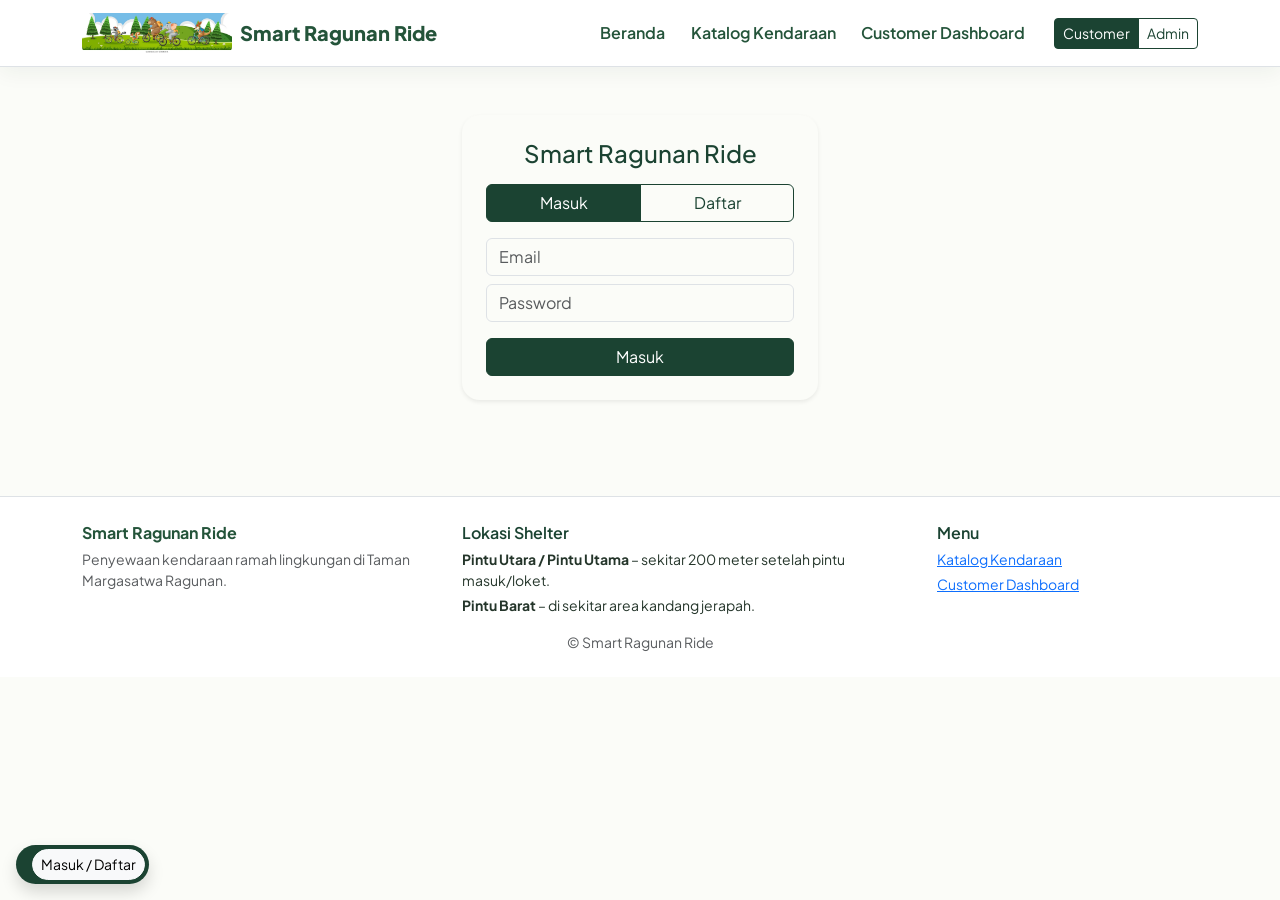
==== admin.html @ 59504abb "Upload website pertama" ====
<!DOCTYPE html>
<html lang="id">
<head>
  <meta charset="UTF-8">
  <meta name="viewport" content="width=device-width, initial-scale=1">
  <meta name="description" content="Smart Ragunan Ride: penyewaan kendaraan ramah lingkungan di Taman Margasatwa Ragunan.">
  <title>Dashboard Admin | Smart Ragunan Ride</title>
  <link rel="preconnect" href="https://fonts.googleapis.com">
  <link href="https://fonts.googleapis.com/css2?family=Plus+Jakarta+Sans:wght@400;600;700;800&display=swap" rel="stylesheet">
  <link href="https://cdn.jsdelivr.net/npm/bootstrap@5.3.3/dist/css/bootstrap.min.css" rel="stylesheet">
  <link href="https://cdn.jsdelivr.net/npm/bootstrap-icons@1.11.3/font/bootstrap-icons.min.css" rel="stylesheet">
  <link rel="stylesheet" href="assets/css/style.css">
</head>
<body>
<header>
  <nav class="navbar navbar-expand-lg bg-white sticky-top border-bottom">
    <div class="container">
      <a class="navbar-brand d-flex align-items-center gap-2" href="index.html">
        <img src="assets/img/logo.jpg" alt="Logo" height="40" class="rounded" onerror="this.remove()">
        <span class="brand">Smart Ragunan Ride <small class='text-muted fw-normal'>Admin</small></span>
      </a>
      <button class="navbar-toggler" type="button" data-bs-toggle="collapse" data-bs-target="#mainNav" aria-controls="mainNav" aria-expanded="false" aria-label="Buka navigasi">
        <span class="navbar-toggler-icon"></span>
      </button>
      <div class="collapse navbar-collapse" id="mainNav">
        <ul class="navbar-nav ms-auto align-items-lg-center">
          <li class="nav-item"><a class="nav-link active" href="admin.html">Dashboard Admin</a></li>
          <li class="nav-item"><a class="nav-link" href="iot.html">Monitoring IoT</a></li>
          <li class="nav-item"><a class="nav-link" href="index.html">Lihat Website</a></li>
          <li class="nav-item ms-lg-3">
            <div class="btn-group btn-group-sm" role="group" aria-label="Pilih peran">
              <button type="button" data-role="customer" class="btn btn-outline-primary">Customer</button>
              <button type="button" data-role="admin" class="btn btn-outline-primary">Admin</button>
            </div>
          </li>
        </ul>
      </div>
    </div>
  </nav>
</header>
<main class="container py-4">
  <h1 class="h3 text-primary mb-3">Dashboard Admin</h1>

  <!-- Fitur 10: statistik -->
  <div class="row g-3 mb-4"><div class="col-6 col-md-3"><div class="card border-0 shadow-sm"><div class="card-body"><small class="text-muted">Total Booking</small><p id="sTotal" class="h4 text-primary mb-0"></p></div></div></div><div class="col-6 col-md-3"><div class="card border-0 shadow-sm"><div class="card-body"><small class="text-muted">Sewa Berjalan</small><p id="sRunning" class="h4 text-primary mb-0"></p></div></div></div><div class="col-6 col-md-3"><div class="card border-0 shadow-sm"><div class="card-body"><small class="text-muted">Menunggu Pengambilan</small><p id="sWaiting" class="h4 text-primary mb-0"></p></div></div></div><div class="col-6 col-md-3"><div class="card border-0 shadow-sm"><div class="card-body"><small class="text-muted">Pendapatan</small><p id="sIncome" class="h4 text-primary mb-0"></p></div></div></div></div>

  <section class="card border-0 shadow-sm mb-4"><div class="card-body">
    <h2 class="h5 text-primary mb-3">Verifikasi Cepat (fitur 12)</h2>
    <div class="input-group">
      <input id="bookingId" class="form-control" placeholder="Kode booking, mis. BK1234567">
      <button id="btnVerify" type="button" class="btn btn-primary">Verifikasi Pengambilan</button>
      <button id="btnReturn" type="button" class="btn btn-success">Konfirmasi Pengembalian</button>
    </div>
  </div></section>
  <section class="card border-0 shadow-sm mb-4"><div class="card-body">
    <h2 class="h5 text-primary mb-3">Semua Booking (fitur 12)</h2>
    <div class="table-responsive"><table class="table align-middle">
      <thead><tr><th>ID</th><th>Nama</th><th>Unit</th><th>Jadwal</th><th>Total</th><th>Status</th><th></th></tr></thead>
      <tbody id="bookingRows"></tbody>
    </table></div>
    <p id="bookingEmpty" class="d-none mb-0">Belum ada booking.</p>
  </div></section>
  <section class="card border-0 shadow-sm mb-4"><div class="card-body">
    <h2 class="h5 text-primary mb-3">Kelola Kendaraan (fitur 11)</h2>
    <div class="table-responsive"><table class="table align-middle">
      <thead><tr><th>Kode</th><th>Nama</th><th>Tarif</th><th>Status</th><th></th></tr></thead>
      <tbody id="bikeRows"></tbody>
    </table></div>
  </div></section>
  <section class="card border-0 shadow-sm mb-4"><div class="card-body">
    <h2 class="h5 text-primary mb-3">Ulasan &amp; Rating (<span id="reviewAvg"></span>)</h2>
    <div id="reviewList"></div>
  </div></section>
  <section class="card border-0 shadow-sm mb-4"><div class="card-body">
    <h2 class="h5 text-primary mb-3">Peringatan IoT &amp; SOS (fitur 14, 15)</h2>
    <div id="events"></div>
  </div></section>
  <section class="card border-0 shadow-sm mb-4"><div class="card-body">
    <h2 class="h5 text-primary mb-3">Telemetri ESP32 (simulasi, deteksi otomatis)</h2>
    <p class="small text-muted">Peringatan getaran, keluar perimeter, dan baterai rendah muncul otomatis. <a href="iot.html">Buka Monitoring IoT</a></p>
    <pre id="telemetryLog" class="telemetry mb-0 d-none"></pre>
    </div></section>
</main>
<!-- Chip akun, tempat notifikasi, dan form login admin (ada di semua halaman) -->
<div class="position-fixed bottom-0 start-0 m-3 bg-primary text-white rounded-pill shadow d-flex align-items-center gap-2 ps-3 pe-1 py-1 small" style="z-index:1050">
  <span id="chipName" class="d-none"></span>
  <button id="logoutBtn" class="btn btn-sm btn-light rounded-pill d-none" type="button">Keluar</button>
  <a id="chipLogin" href="login.html" class="btn btn-sm btn-light rounded-pill d-none">Masuk / Daftar</a>
</div>
<div id="toasts" class="toast-container position-fixed top-0 end-0 p-3" style="margin-top:64px"></div>
<div class="modal fade" id="adminModal" tabindex="-1" aria-hidden="true">
  <div class="modal-dialog modal-dialog-centered modal-sm">
    <form id="adminForm" class="modal-content">
      <div class="modal-header"><h5 class="modal-title">Login Admin</h5><button type="button" class="btn-close" data-bs-dismiss="modal" aria-label="Tutup"></button></div>
      <div class="modal-body">
        <input id="admUser" class="form-control mb-2" placeholder="Username" autocomplete="username">
        <input id="admPass" type="password" class="form-control" placeholder="Password" autocomplete="current-password">
        <p id="admErr" class="text-danger small mt-2 mb-0"></p>
      </div>
      <div class="modal-footer"><button class="btn btn-primary w-100">Masuk</button></div>
    </form>
  </div>
</div>
<script src="https://cdn.jsdelivr.net/npm/bootstrap@5.3.3/dist/js/bootstrap.bundle.min.js"></script>
<script src="assets/js/core/storage.js"></script>
<script src="assets/js/core/ui.js"></script>
<script src="assets/js/features/01-auth.js"></script>
<script src="assets/js/features/15-notifications.js"></script>
<script src="assets/js/data/bikes.js"></script>
<script src="assets/js/features/14-iot-activity.js"></script>
<script src="assets/js/features/10-admin-dashboard.js"></script>
<script src="assets/js/features/08-return-bike.js"></script>
<script src="assets/js/features/11-admin-bikes.js"></script>
<script src="assets/js/features/12-admin-bookings.js"></script>
<script src="assets/js/features/16-reviews.js"></script>
<script src="assets/js/pages/admin.js"></script>
<script src="assets/js/core/motion.js"></script>
</body>
</html>
---- assets/css/style.css ----
/* ===== Smart Ragunan Ride - tema hijau di atas Bootstrap 5 ===== */
:root {
  --eco-dark: #012d1d; --eco: #1b4332; --eco-mid: #006c48; --eco-mint: #92f7c3; --eco-soft: #f1f4f9; --eco-gold: #e7c268;
  --bs-primary: #1b4332; --bs-primary-rgb: 27, 67, 50;
  --bs-success: #006c48; --bs-success-rgb: 0, 108, 72;
  --bs-danger: #ba1a1a; --bs-danger-rgb: 186, 26, 26;
  --bs-body-bg: #f7f9ff; --bs-body-color: #181c20;
  --bs-body-font-family: 'Plus Jakarta Sans', system-ui, sans-serif;
  --bs-link-color: #006c48; --bs-link-hover-color: #012d1d;
}
html { scroll-behavior: smooth; }
body { padding-bottom: 0; }
.btn-primary { --bs-btn-bg: #1b4332; --bs-btn-border-color: #1b4332; --bs-btn-hover-bg: #012d1d; --bs-btn-hover-border-color: #012d1d; --bs-btn-active-bg: #012d1d; --bs-btn-active-border-color: #012d1d; --bs-btn-disabled-bg: #1b4332; --bs-btn-disabled-border-color: #1b4332; }
.btn-outline-primary { --bs-btn-color: #1b4332; --bs-btn-border-color: #1b4332; --bs-btn-hover-bg: #1b4332; --bs-btn-hover-border-color: #1b4332; --bs-btn-active-bg: #1b4332; --bs-btn-active-border-color: #1b4332; }
.btn-success { --bs-btn-bg: #006c48; --bs-btn-border-color: #006c48; --bs-btn-hover-bg: #00513a; --bs-btn-hover-border-color: #00513a; --bs-btn-active-bg: #00513a; --bs-btn-active-border-color: #00513a; }
.btn-outline-success { --bs-btn-color: #006c48; --bs-btn-border-color: #006c48; --bs-btn-hover-bg: #006c48; --bs-btn-hover-border-color: #006c48; --bs-btn-active-bg: #006c48; --bs-btn-active-border-color: #006c48; }
.text-primary { color: #1b4332 !important; }
.nav-pills { --bs-nav-pills-link-active-bg: #1b4332; }

.navbar .nav-link { color: var(--eco); font-weight: 600; padding-inline: .8rem !important; }
.navbar .nav-link:hover { color: var(--eco-mid); }
.navbar .nav-link.active { color: #fff; background: var(--eco); border-radius: 2rem; }
.brand { color: var(--eco); font-weight: 800; }

.hero { background: linear-gradient(135deg, #012d1d 0%, #1b4332 60%, #006c48 100%); color: #fff; }
.hero img { border-radius: 1.25rem; box-shadow: 0 12px 30px rgba(0, 0, 0, .3); }
.eyebrow { color: var(--eco-mid); letter-spacing: .08em; text-transform: uppercase; font-weight: 700; font-size: .8rem; }
.section-soft { background: var(--eco-soft); }
.section-dark { background: var(--eco); color: #fff; }

.card-hover { transition: transform .2s, box-shadow .2s; }
.card-hover:hover { transform: translateY(-3px); box-shadow: 0 .6rem 1.2rem rgba(0, 0, 0, .12) !important; }
.bike-img { height: 210px; object-fit: cover; background: #ebeef3; }
.step-no { width: 44px; height: 44px; border-radius: 50%; background: var(--eco-mint); color: var(--eco); font-weight: 800; display: flex; align-items: center; justify-content: center; }

.timer { font-size: 3rem; font-weight: 800; color: var(--eco); font-variant-numeric: tabular-nums; }
.avatar { width: 64px; height: 64px; border-radius: 50%; background: var(--eco); color: #fff; font-size: 1.6rem; font-weight: 800; display: flex; align-items: center; justify-content: center; }
.star-btn { background: none; border: 0; font-size: 2.2rem; line-height: 1; padding: 0 .15rem; }
.photo-box { border: 2px dashed #c1c8c2; border-radius: .8rem; padding: 1.2rem; text-align: center; cursor: pointer; }
.telemetry { background: var(--eco); color: #fff; border-radius: .8rem; padding: .8rem; font-size: .85rem; overflow-x: auto; }
#bikeGrid, #homeGrid { --bs-gutter-y: 1.5rem; }


/* ===== Ragunan Nature Experience & Motion ===== */
:root{
  --eco-dark:#153b2b;
  --eco:#24543a;
  --eco-mid:#477b50;
  --eco-mint:#b8d3a7;
  --eco-soft:#f3f6ef;
  --eco-gold:#e7c77b;
  --bs-body-bg:#fbfcf8;
}
body{background:#fbfcf8;color:#24352a}
.navbar{backdrop-filter:blur(14px);box-shadow:0 5px 22px rgba(20,55,35,.06)}
.navbar .nav-link{transition:color .25s ease,background .25s ease,transform .25s ease}
.navbar .nav-link:hover{transform:translateY(-2px)}
.hero-ragunan{
  position:relative;isolation:isolate;overflow:hidden;color:#fff;
  background:
    linear-gradient(90deg,rgba(10,39,25,.94) 0%,rgba(13,49,30,.84) 47%,rgba(12,43,28,.42) 100%),
    url('../img/RGN-SB01.jpg') center 48%/cover no-repeat;
  min-height:650px;padding:5.5rem 0 4.5rem;
}
.hero-ragunan:before,.hero-ragunan:after{content:"";position:absolute;z-index:-1;pointer-events:none;border-radius:50%;filter:blur(2px)}
.hero-ragunan:before{width:360px;height:360px;right:-130px;top:-170px;background:rgba(173,207,137,.13)}
.hero-ragunan:after{width:280px;height:280px;left:-130px;bottom:-160px;background:rgba(173,207,137,.12)}
.hero-inner{position:relative}
.hero-kicker{display:inline-flex;align-items:center;gap:.55rem;padding:.6rem 1rem;border:1px solid rgba(255,255,255,.25);border-radius:50px;background:rgba(255,255,255,.1);color:#d8edc9;font-size:.82rem;font-weight:700;letter-spacing:.04em}
.hero-ragunan h1{line-height:1.13;letter-spacing:-.04em;max-width:720px}
.hero-ragunan h1 span{color:#c7e3a9}
.hero-description{font-size:1.08rem;line-height:1.8;color:rgba(255,255,255,.82);max-width:590px}
.btn-hero-primary{background:#d6e8bd;color:#173b28;border:1px solid #d6e8bd;border-radius:50px;padding:.85rem 1.4rem;font-weight:800;box-shadow:0 12px 25px rgba(0,0,0,.14);transition:transform .25s,box-shadow .25s}
.btn-hero-primary:hover{background:#e7f1d8;color:#173b28;transform:translateY(-3px);box-shadow:0 16px 30px rgba(0,0,0,.2)}
.btn-hero-ghost{border:1px solid rgba(255,255,255,.55);color:#fff;border-radius:50px;padding:.85rem 1.4rem;font-weight:700;transition:background .25s,transform .25s}
.btn-hero-ghost:hover{background:rgba(255,255,255,.14);color:#fff;transform:translateY(-3px)}
.hero-stats{display:flex;flex-wrap:wrap;gap:2.2rem}
.hero-stats div{display:flex;flex-direction:column;gap:.15rem}
.hero-stats strong{font-size:1.35rem;color:#fff}
.hero-stats span{font-size:.78rem;color:rgba(255,255,255,.7)}
.hero-visual{position:relative;padding:1rem 1.25rem 2rem}
.hero-photo-wrap{position:relative;border:7px solid rgba(255,255,255,.88);border-radius:28px;box-shadow:0 25px 65px rgba(0,0,0,.32);transform:rotate(1.5deg);animation:photoFloat 6s ease-in-out infinite}
.hero-photo{display:block;width:100%;height:370px;object-fit:cover;border-radius:19px}
.photo-caption{position:absolute;left:16px;right:16px;bottom:16px;display:flex;align-items:center;gap:.7rem;padding:.85rem 1rem;border-radius:16px;background:rgba(255,255,255,.94);color:#21452e;box-shadow:0 8px 25px rgba(0,0,0,.13)}
.photo-caption>i{font-size:1.35rem;color:#477b50}
.photo-caption span{display:flex;flex-direction:column;font-size:.82rem}
.photo-caption small{color:#6d7d6e}
.animal-float{position:absolute;display:grid;place-items:center;width:65px;height:65px;border-radius:22px;background:rgba(255,255,255,.96);font-size:2rem;box-shadow:0 12px 28px rgba(0,0,0,.2);animation:animalBob 4s ease-in-out infinite}
.animal-giraffe{top:-14px;right:-3px;transform:rotate(8deg)}
.animal-elephant{left:-12px;top:42%;animation-delay:-1s}
.animal-deer{right:5px;bottom:-2px;animation-delay:-2s}
.animal-orangutan{left:15%;bottom:-22px;animation-delay:-.6s}
.hero-leaf{position:absolute;z-index:-1;opacity:.25;font-size:5rem;animation:leafSway 7s ease-in-out infinite}
.hero-leaf-one{right:5%;top:8%}.hero-leaf-two{left:2%;bottom:8%;animation-delay:-3s}
.hero-scroll-hint{position:absolute;bottom:-2.7rem;left:50%;transform:translateX(-50%);display:flex;align-items:center;gap:.65rem;color:rgba(255,255,255,.65);font-size:.72rem;letter-spacing:.08em;text-transform:uppercase}
.hero-scroll-hint span{height:25px;width:15px;border:1px solid rgba(255,255,255,.55);border-radius:20px;position:relative}
.hero-scroll-hint span:after{content:"";position:absolute;top:5px;left:5px;width:3px;height:5px;border-radius:5px;background:#d6e8bd;animation:scrollDot 1.5s infinite}
.eyebrow{color:#63865b}
.section-soft{background:#f1f5ed}
.card{border-radius:1.1rem;overflow:hidden}
.card-hover{transition:transform .35s cubic-bezier(.2,.8,.2,1),box-shadow .35s}
.card-hover:hover{transform:translateY(-8px);box-shadow:0 18px 35px rgba(28,65,40,.13)!important}
.bike-img{transition:transform .55s ease}
.card-hover:hover .bike-img{transform:scale(1.035)}
/* Reveal saat elemen memasuki layar */
[data-reveal]{opacity:0;transform:translateY(24px);transition:opacity .7s ease,transform .7s cubic-bezier(.2,.75,.25,1)}
[data-reveal].is-visible{opacity:1;transform:translateY(0)}
.hero-copy[data-reveal]{transition-delay:.08s}.hero-visual[data-reveal]{transition-delay:.2s}
.feature-card .card-body>i{display:inline-block;transition:transform .35s}
.feature-card:hover .card-body>i{transform:translateY(-5px) rotate(-7deg)}
@keyframes photoFloat{0%,100%{translate:0 0}50%{translate:0 -9px}}
@keyframes animalBob{0%,100%{translate:0 0}50%{translate:0 -10px}}
@keyframes leafSway{0%,100%{rotate:-8deg}50%{rotate:9deg}}
@keyframes scrollDot{0%{transform:translateY(0);opacity:1}100%{transform:translateY(9px);opacity:0}}
@media(max-width:767.98px){
 .hero-ragunan{min-height:auto;padding:4rem 0 5rem;background-position:55% center}
 .hero-ragunan h1{font-size:2.55rem}
 .hero-description{font-size:.98rem}
 .hero-visual{margin-top:1rem;padding:1rem 1rem 2rem}
 .hero-photo{height:270px}
 .animal-float{width:52px;height:52px;border-radius:17px;font-size:1.6rem}
 .animal-elephant{left:-5px}.animal-giraffe{right:-2px}
 .hero-stats{gap:1.2rem}
 .hero-scroll-hint{bottom:-3rem;white-space:nowrap}
}
@media(prefers-reduced-motion:reduce){
 *,*::before,*::after{scroll-behavior:auto!important;animation-duration:.01ms!important;animation-iteration-count:1!important;transition-duration:.01ms!important}
 [data-reveal]{opacity:1;transform:none}
}

/* ==========================================================
   TAMBAHAN - tempel di BARIS PALING BAWAH assets/css/style.css
   (tidak mengubah kode lama, hanya menimpa lewat urutan)
   ========================================================== */

/* 1) Foto latar hero: path diperbaiki (+ cadangan warna bila foto tidak ada) */
.hero-ragunan{
  background:
    linear-gradient(90deg,rgba(10,39,25,.94) 0%,rgba(13,49,30,.80) 47%,rgba(12,43,28,.38) 100%),
    url('../img/kendaraan/RGN-SB01.jpg') center 48%/cover no-repeat,
    linear-gradient(135deg,#153b2b,#24543a 60%,#477b50);
  border-radius:0 0 2.5rem 2.5rem;
}

/* 2) Konten hero & seksi lain tampil otomatis tanpa menunggu JavaScript */
@keyframes revealUp{
  from{opacity:0;transform:translateY(28px)}
  to{opacity:1;transform:translateY(0)}
}
[data-reveal]{
  opacity:1;
  transform:none;
  animation:revealUp .9s cubic-bezier(.2,.75,.25,1) both;
}
.hero-copy[data-reveal]{animation-delay:.1s}
.hero-visual[data-reveal]{animation-delay:.3s}

/* Browser yang mendukung: elemen di bawah layar muncul saat digulir */
@supports (animation-timeline: view()){
  [data-reveal]{
    animation:revealUp linear both;
    animation-timeline:view();
    animation-range:entry 0% cover 28%;
    animation-delay:0s;
  }
}

/* 3) Percantik bagian hero */
.hero-inner::before{
  content:"";position:absolute;inset:-40px 0 0 0;z-index:-1;pointer-events:none;
  background:
    radial-gradient(circle at 12% 30%,rgba(214,232,189,.55) 0 2px,transparent 3px),
    radial-gradient(circle at 28% 72%,rgba(214,232,189,.45) 0 2px,transparent 3px),
    radial-gradient(circle at 46% 18%,rgba(255,255,255,.45) 0 1.5px,transparent 3px),
    radial-gradient(circle at 63% 80%,rgba(214,232,189,.45) 0 2px,transparent 3px),
    radial-gradient(circle at 82% 38%,rgba(255,255,255,.4) 0 1.5px,transparent 3px),
    radial-gradient(circle at 92% 70%,rgba(214,232,189,.5) 0 2px,transparent 3px);
  animation:firefly 5s ease-in-out infinite alternate;
}
@keyframes firefly{
  from{opacity:.35;transform:translateY(0)}
  to{opacity:1;transform:translateY(-14px)}
}

.hero-ragunan h1 span{
  background:linear-gradient(90deg,#d6e8bd,#f3e7a4,#b8d3a7);
  -webkit-background-clip:text;background-clip:text;
  -webkit-text-fill-color:transparent;color:transparent;
}
.hero-kicker{backdrop-filter:blur(6px);box-shadow:0 6px 18px rgba(0,0,0,.15)}
.btn-hero-primary{animation:ctaPulse 2.6s ease-in-out infinite}
@keyframes ctaPulse{
  0%,100%{box-shadow:0 12px 25px rgba(0,0,0,.14),0 0 0 0 rgba(214,232,189,.55)}
  50%{box-shadow:0 12px 25px rgba(0,0,0,.14),0 0 0 12px rgba(214,232,189,0)}
}
.hero-stats div{
  padding:.7rem 1.1rem;border-radius:1rem;
  background:rgba(255,255,255,.09);border:1px solid rgba(255,255,255,.16);
  backdrop-filter:blur(6px);
}
.hero-photo-wrap{background:rgba(255,255,255,.88)}
.hero-photo{background:linear-gradient(135deg,#477b50,#153b2b);min-height:270px}

@media(max-width:767.98px){
  .hero-ragunan{border-radius:0 0 1.6rem 1.6rem}
  .hero-stats div{padding:.55rem .8rem}
}
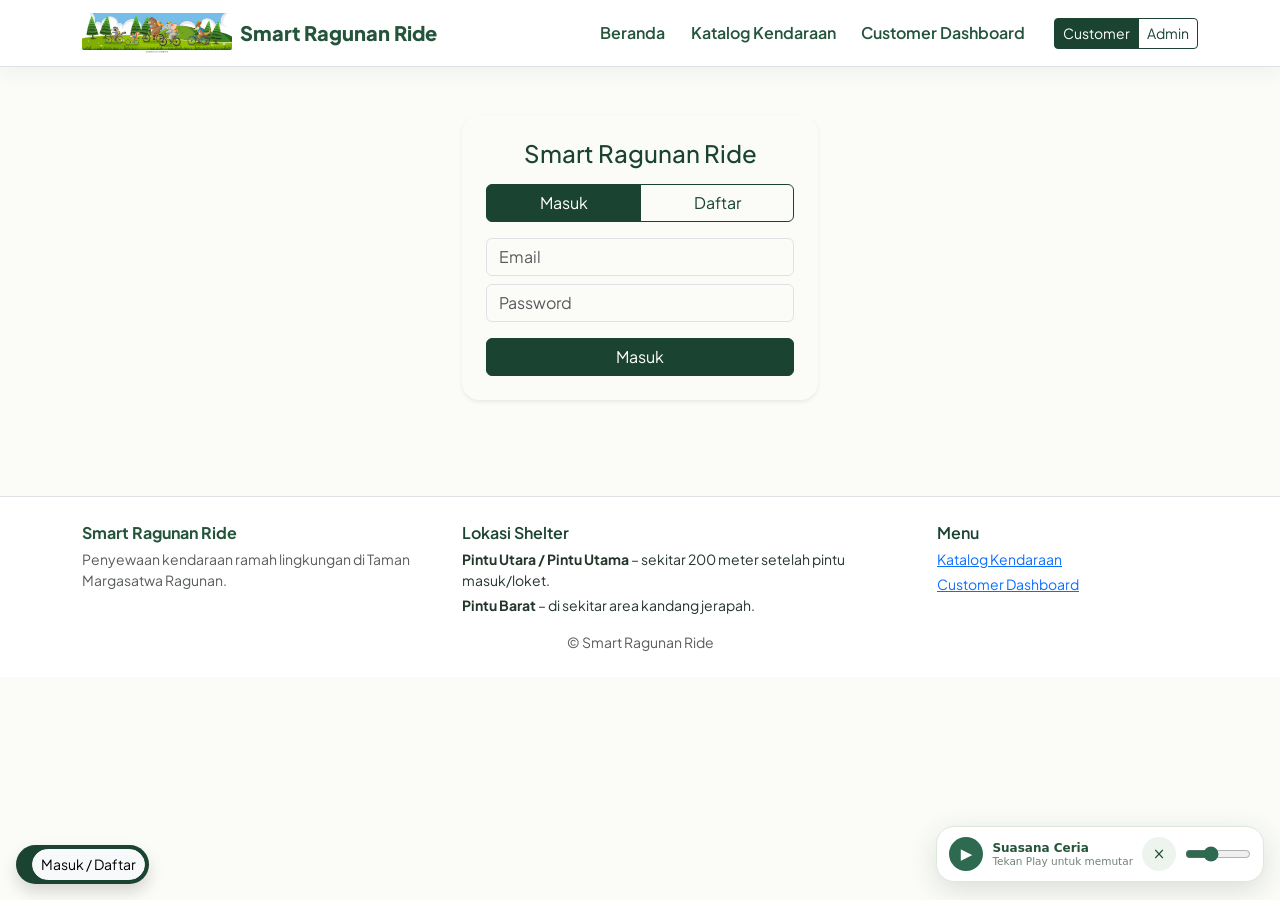
==== commit faa28b93: "Update admin dashboard" ====
--- a/admin.html
+++ b/admin.html
@@ -42,20 +42,20 @@
   <h1 class="h3 text-primary mb-3">Dashboard Admin</h1>
 
   <!-- Fitur 10: statistik -->
-  <div class="row g-3 mb-4"><div class="col-6 col-md-3"><div class="card border-0 shadow-sm"><div class="card-body"><small class="text-muted">Total Booking</small><p id="sTotal" class="h4 text-primary mb-0"></p></div></div></div><div class="col-6 col-md-3"><div class="card border-0 shadow-sm"><div class="card-body"><small class="text-muted">Sewa Berjalan</small><p id="sRunning" class="h4 text-primary mb-0"></p></div></div></div><div class="col-6 col-md-3"><div class="card border-0 shadow-sm"><div class="card-body"><small class="text-muted">Menunggu Pengambilan</small><p id="sWaiting" class="h4 text-primary mb-0"></p></div></div></div><div class="col-6 col-md-3"><div class="card border-0 shadow-sm"><div class="card-body"><small class="text-muted">Pendapatan</small><p id="sIncome" class="h4 text-primary mb-0"></p></div></div></div></div>
+  <div class="row g-3 mb-4"><div class="col-6 col-md-3"><div class="card border-0 shadow-sm"><div class="card-body"><small class="text-muted">Total Booking</small><p id="sTotal" class="h4 text-primary mb-0"></p></div></div></div><div class="col-6 col-md-3"><div class="card border-0 shadow-sm"><div class="card-body"><small class="text-muted">Sewa Berjalan</small><p id="sRunning" class="h4 text-primary mb-0"></p></div></div></div><div class="col-6 col-md-3"><div class="card border-0 shadow-sm"><div class="card-body"><small class="text-muted">Menunggu Verifikasi</small><p id="sWaiting" class="h4 text-primary mb-0"></p></div></div></div><div class="col-6 col-md-3"><div class="card border-0 shadow-sm"><div class="card-body"><small class="text-muted">Pendapatan</small><p id="sIncome" class="h4 text-primary mb-0"></p></div></div></div></div>
 
   <section class="card border-0 shadow-sm mb-4"><div class="card-body">
-    <h2 class="h5 text-primary mb-3">Verifikasi Cepat (fitur 12)</h2>
+    <h2 class="h5 text-primary mb-3">Verifikasi Pembayaran &amp; Pengembalian (fitur 12)</h2>
     <div class="input-group">
       <input id="bookingId" class="form-control" placeholder="Kode booking, mis. BK1234567">
-      <button id="btnVerify" type="button" class="btn btn-primary">Verifikasi Pengambilan</button>
+      <button id="btnVerify" type="button" class="btn btn-primary">Setujui &amp; Mulai Sewa</button>
       <button id="btnReturn" type="button" class="btn btn-success">Konfirmasi Pengembalian</button>
     </div>
   </div></section>
   <section class="card border-0 shadow-sm mb-4"><div class="card-body">
     <h2 class="h5 text-primary mb-3">Semua Booking (fitur 12)</h2>
     <div class="table-responsive"><table class="table align-middle">
-      <thead><tr><th>ID</th><th>Nama</th><th>Unit</th><th>Jadwal</th><th>Total</th><th>Status</th><th></th></tr></thead>
+      <thead><tr><th>ID</th><th>Nama</th><th>Unit</th><th>Jadwal</th><th>Total</th><th>Status</th><th>Bukti</th><th>Aksi</th></tr></thead>
       <tbody id="bookingRows"></tbody>
     </table></div>
     <p id="bookingEmpty" class="d-none mb-0">Belum ada booking.</p>
@@ -74,6 +74,11 @@
   <section class="card border-0 shadow-sm mb-4"><div class="card-body">
     <h2 class="h5 text-primary mb-3">Peringatan IoT &amp; SOS (fitur 14, 15)</h2>
     <div id="events"></div>
+  </div></section>
+  <section class="card border-0 shadow-sm mb-4"><div class="card-body">
+    <h2 class="h5 text-primary mb-3">Kendaraan Keluar Area</h2>
+    <p class="small text-muted">Informasi lokasi terakhir kendaraan yang terdeteksi keluar dari area yang diizinkan.</p>
+    <div id="geofenceAlerts"><p class="small text-muted mb-0">Belum ada kendaraan yang terdeteksi keluar area.</p></div>
   </div></section>
   <section class="card border-0 shadow-sm mb-4"><div class="card-body">
     <h2 class="h5 text-primary mb-3">Telemetri ESP32 (simulasi, deteksi otomatis)</h2>
@@ -115,5 +120,6 @@
 <script src="assets/js/features/16-reviews.js"></script>
 <script src="assets/js/pages/admin.js"></script>
 <script src="assets/js/core/motion.js"></script>
+<script src="assets/js/features/music-player.js"></script>
 </body>
 </html>
--- a/assets/css/style.css
+++ b/assets/css/style.css
@@ -127,81 +127,3 @@
  *,*::before,*::after{scroll-behavior:auto!important;animation-duration:.01ms!important;animation-iteration-count:1!important;transition-duration:.01ms!important}
  [data-reveal]{opacity:1;transform:none}
 }
-
-/* ==========================================================
-   TAMBAHAN - tempel di BARIS PALING BAWAH assets/css/style.css
-   (tidak mengubah kode lama, hanya menimpa lewat urutan)
-   ========================================================== */
-
-/* 1) Foto latar hero: path diperbaiki (+ cadangan warna bila foto tidak ada) */
-.hero-ragunan{
-  background:
-    linear-gradient(90deg,rgba(10,39,25,.94) 0%,rgba(13,49,30,.80) 47%,rgba(12,43,28,.38) 100%),
-    url('../img/kendaraan/RGN-SB01.jpg') center 48%/cover no-repeat,
-    linear-gradient(135deg,#153b2b,#24543a 60%,#477b50);
-  border-radius:0 0 2.5rem 2.5rem;
-}
-
-/* 2) Konten hero & seksi lain tampil otomatis tanpa menunggu JavaScript */
-@keyframes revealUp{
-  from{opacity:0;transform:translateY(28px)}
-  to{opacity:1;transform:translateY(0)}
-}
-[data-reveal]{
-  opacity:1;
-  transform:none;
-  animation:revealUp .9s cubic-bezier(.2,.75,.25,1) both;
-}
-.hero-copy[data-reveal]{animation-delay:.1s}
-.hero-visual[data-reveal]{animation-delay:.3s}
-
-/* Browser yang mendukung: elemen di bawah layar muncul saat digulir */
-@supports (animation-timeline: view()){
-  [data-reveal]{
-    animation:revealUp linear both;
-    animation-timeline:view();
-    animation-range:entry 0% cover 28%;
-    animation-delay:0s;
-  }
-}
-
-/* 3) Percantik bagian hero */
-.hero-inner::before{
-  content:"";position:absolute;inset:-40px 0 0 0;z-index:-1;pointer-events:none;
-  background:
-    radial-gradient(circle at 12% 30%,rgba(214,232,189,.55) 0 2px,transparent 3px),
-    radial-gradient(circle at 28% 72%,rgba(214,232,189,.45) 0 2px,transparent 3px),
-    radial-gradient(circle at 46% 18%,rgba(255,255,255,.45) 0 1.5px,transparent 3px),
-    radial-gradient(circle at 63% 80%,rgba(214,232,189,.45) 0 2px,transparent 3px),
-    radial-gradient(circle at 82% 38%,rgba(255,255,255,.4) 0 1.5px,transparent 3px),
-    radial-gradient(circle at 92% 70%,rgba(214,232,189,.5) 0 2px,transparent 3px);
-  animation:firefly 5s ease-in-out infinite alternate;
-}
-@keyframes firefly{
-  from{opacity:.35;transform:translateY(0)}
-  to{opacity:1;transform:translateY(-14px)}
-}
-
-.hero-ragunan h1 span{
-  background:linear-gradient(90deg,#d6e8bd,#f3e7a4,#b8d3a7);
-  -webkit-background-clip:text;background-clip:text;
-  -webkit-text-fill-color:transparent;color:transparent;
-}
-.hero-kicker{backdrop-filter:blur(6px);box-shadow:0 6px 18px rgba(0,0,0,.15)}
-.btn-hero-primary{animation:ctaPulse 2.6s ease-in-out infinite}
-@keyframes ctaPulse{
-  0%,100%{box-shadow:0 12px 25px rgba(0,0,0,.14),0 0 0 0 rgba(214,232,189,.55)}
-  50%{box-shadow:0 12px 25px rgba(0,0,0,.14),0 0 0 12px rgba(214,232,189,0)}
-}
-.hero-stats div{
-  padding:.7rem 1.1rem;border-radius:1rem;
-  background:rgba(255,255,255,.09);border:1px solid rgba(255,255,255,.16);
-  backdrop-filter:blur(6px);
-}
-.hero-photo-wrap{background:rgba(255,255,255,.88)}
-.hero-photo{background:linear-gradient(135deg,#477b50,#153b2b);min-height:270px}
-
-@media(max-width:767.98px){
-  .hero-ragunan{border-radius:0 0 1.6rem 1.6rem}
-  .hero-stats div{padding:.55rem .8rem}
-}
